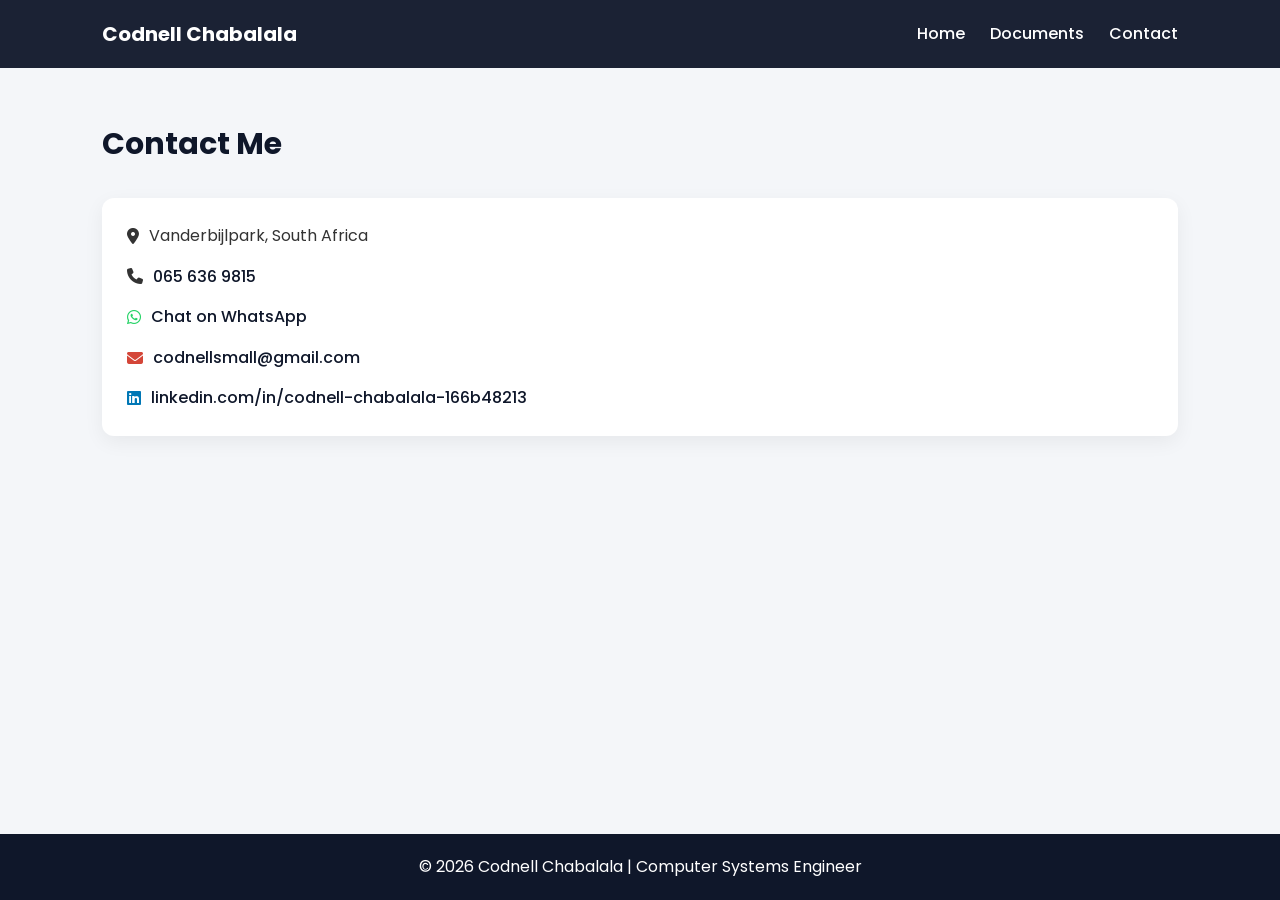
==== contact.html @ a5fb6d90 "Add files via upload" ====
<!DOCTYPE html>
<html lang="en">
<head>
<meta charset="UTF-8">
<title>Codnell Chabalala | Contact</title>
<meta name="viewport" content="width=device-width, initial-scale=1.0">

<link href="https://fonts.googleapis.com/css2?family=Poppins:wght@300;400;600;700&display=swap" rel="stylesheet">
<link rel="stylesheet" href="https://cdnjs.cloudflare.com/ajax/libs/font-awesome/6.5.0/css/all.min.css">

<style>
/* ================= GLOBAL ================= */
*{
    margin:0;
    padding:0;
    box-sizing:border-box;
    font-family:'Poppins',sans-serif;
    scroll-behavior:smooth;
}

html, body{
    min-height:100%;
    display:flex;
    flex-direction:column;
}

body{
    background:#f4f6f9;
    color:#333;
    line-height:1.6;
    flex:1;
}

/* ================= NAVBAR ================= */
header{
    position:fixed;
    top:0;
    width:100%;
    background:rgba(15,23,42,0.95);
    backdrop-filter:blur(12px);
    padding:18px 8%;
    display:flex;
    justify-content:space-between;
    align-items:center;
    z-index:1000;
}

header h1{
    color:white;
    font-size:20px;
}

nav{
    display:flex;
    gap:25px;
}

nav a{
    color:white;
    text-decoration:none;
    font-weight:500;
    position:relative;
}

nav a::after{
    content:'';
    position:absolute;
    width:0%;
    height:2px;
    background:#38bdf8;
    left:0;
    bottom:-5px;
    transition:0.3s;
}

nav a:hover::after{
    width:100%;
}

.menu-toggle{
    display:none;
    font-size:24px;
    color:white;
    cursor:pointer;
}

/* ================= CONTACT ================= */
section{
    padding:120px 8% 70px 8%;
    flex:1;
}

h3{
    margin-bottom:30px;
    font-size:30px;
    color:#0f172a;
}

.contact-card{
    background:white;
    padding:25px;
    border-radius:12px;
    box-shadow:0 6px 20px rgba(0,0,0,0.06);
    display:flex;
    flex-direction:column;
    gap:15px;
}

.contact-card p{
    display:flex;
    align-items:center;
    gap:10px;
    font-size:16px;
}

.contact-card a{
    color:#0f172a;
    text-decoration:none;
    font-weight:500;
}

.contact-card a:hover{
    color:#38bdf8;
}

/* ================= FOOTER ================= */
footer{
    background:#0f172a;
    color:white;
    text-align:center;
    padding:20px;
    margin-top:auto;
}

/* ================= RESPONSIVE ================= */
@media(max-width:900px){
    nav{
        position:fixed;
        top:70px;
        right:0;
        background:#0f172a;
        flex-direction:column;
        width:220px;
        padding:20px;
        display:none;
        height:calc(100% - 70px);
        overflow-y:auto;
        transition:0.3s;
    }
    nav.active{
        display:flex;
    }
    .menu-toggle{
        display:block;
    }
}

@media(max-width:600px){
    section{
        padding:140px 5% 50px 5%;
    }
    h3{
        font-size:26px;
    }
}
</style>
</head>

<body>

<header>
<h1>Codnell Chabalala</h1>
<i class="fas fa-bars menu-toggle" onclick="toggleMenu()"></i>

<nav id="nav-links">
<a href="index.html">Home</a>
<a href="documents.html">Documents</a>
<a href="#contact">Contact</a>
</nav>
</header>

<section id="contact">
<h3>Contact Me</h3>

<div class="contact-card">
    <p><i class="fas fa-map-marker-alt"></i> Vanderbijlpark, South Africa</p>
    <p><i class="fas fa-phone"></i> <a href="tel:+27656369815">065 636 9815</a></p>
    <p><i class="fab fa-whatsapp" style="color:#25D366;"></i> <a href="https://wa.me/27656369815" target="_blank">Chat on WhatsApp</a></p>
    <p><i class="fas fa-envelope" style="color:#D44638;"></i> <a href="mailto:codnellsmall@gmail.com">codnellsmall@gmail.com</a></p>
    <p><i class="fab fa-linkedin" style="color:#0077B5;"></i> <a href="https://linkedin.com/in/codnell-chabalala-166b48213" target="_blank">linkedin.com/in/codnell-chabalala-166b48213</a></p>
</div>

</section>

<footer>
<p>© 2026 Codnell Chabalala | Computer Systems Engineer</p>
</footer>

<script>
function toggleMenu(){
    document.getElementById("nav-links").classList.toggle("active");
}
</script>

</body>
</html>
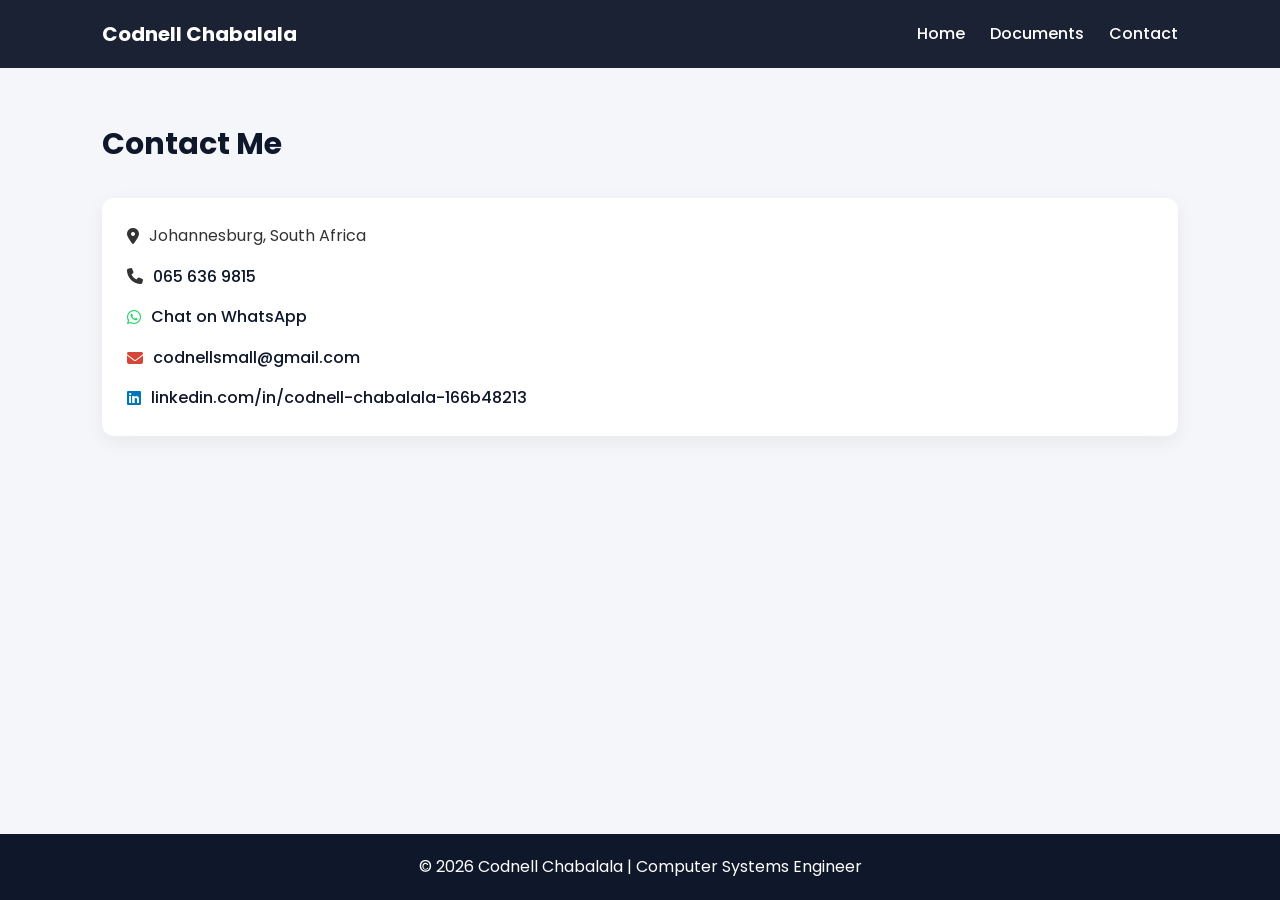
==== commit 68776e96: "Update contact.html" ====
--- a/contact.html
+++ b/contact.html
@@ -183,7 +183,7 @@
 <h3>Contact Me</h3>
 
 <div class="contact-card">
-    <p><i class="fas fa-map-marker-alt"></i> Vanderbijlpark, South Africa</p>
+    <p><i class="fas fa-map-marker-alt"></i> Johannesburg, South Africa</p>
     <p><i class="fas fa-phone"></i> <a href="tel:+27656369815">065 636 9815</a></p>
     <p><i class="fab fa-whatsapp" style="color:#25D366;"></i> <a href="https://wa.me/27656369815" target="_blank">Chat on WhatsApp</a></p>
     <p><i class="fas fa-envelope" style="color:#D44638;"></i> <a href="mailto:codnellsmall@gmail.com">codnellsmall@gmail.com</a></p>
@@ -203,4 +203,5 @@
 </script>
 
 </body>
-</html>+
+</html>
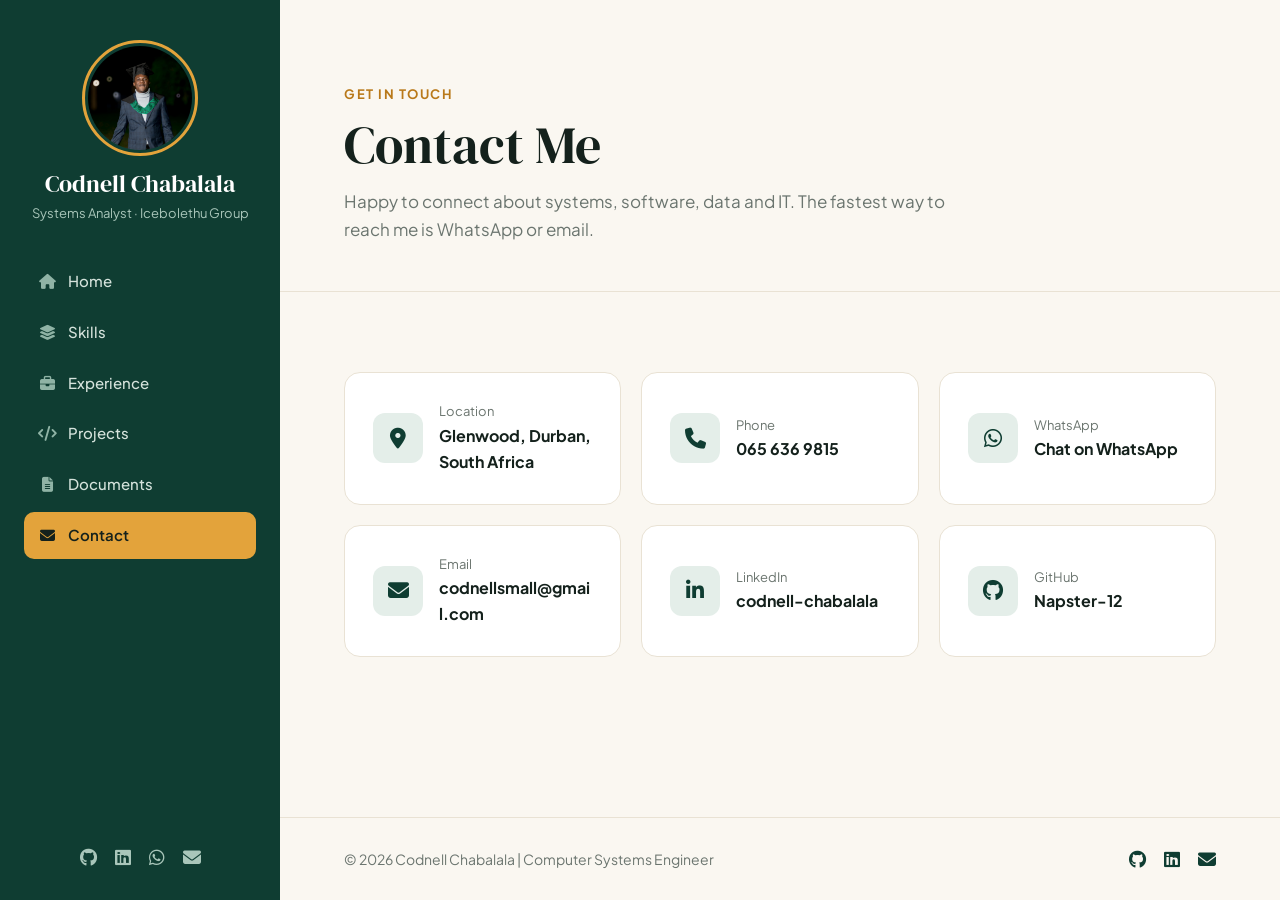
==== commit 3ca8a2af: "Redesign portfolio, add Icebolethu role, rewrite CV - New forest/amber design with sidebar layout; s" ====
--- a/contact.html
+++ b/contact.html
@@ -1,207 +1,97 @@
-<!DOCTYPE html>
-<html lang="en">
-<head>
-<meta charset="UTF-8">
-<title>Codnell Chabalala | Contact</title>
-<meta name="viewport" content="width=device-width, initial-scale=1.0">
-
-<link href="https://fonts.googleapis.com/css2?family=Poppins:wght@300;400;600;700&display=swap" rel="stylesheet">
-<link rel="stylesheet" href="https://cdnjs.cloudflare.com/ajax/libs/font-awesome/6.5.0/css/all.min.css">
-
-<style>
-/* ================= GLOBAL ================= */
-*{
-    margin:0;
-    padding:0;
-    box-sizing:border-box;
-    font-family:'Poppins',sans-serif;
-    scroll-behavior:smooth;
-}
-
-html, body{
-    min-height:100%;
-    display:flex;
-    flex-direction:column;
-}
-
-body{
-    background:#f4f6f9;
-    color:#333;
-    line-height:1.6;
-    flex:1;
-}
-
-/* ================= NAVBAR ================= */
-header{
-    position:fixed;
-    top:0;
-    width:100%;
-    background:rgba(15,23,42,0.95);
-    backdrop-filter:blur(12px);
-    padding:18px 8%;
-    display:flex;
-    justify-content:space-between;
-    align-items:center;
-    z-index:1000;
-}
-
-header h1{
-    color:white;
-    font-size:20px;
-}
-
-nav{
-    display:flex;
-    gap:25px;
-}
-
-nav a{
-    color:white;
-    text-decoration:none;
-    font-weight:500;
-    position:relative;
-}
-
-nav a::after{
-    content:'';
-    position:absolute;
-    width:0%;
-    height:2px;
-    background:#38bdf8;
-    left:0;
-    bottom:-5px;
-    transition:0.3s;
-}
-
-nav a:hover::after{
-    width:100%;
-}
-
-.menu-toggle{
-    display:none;
-    font-size:24px;
-    color:white;
-    cursor:pointer;
-}
-
-/* ================= CONTACT ================= */
-section{
-    padding:120px 8% 70px 8%;
-    flex:1;
-}
-
-h3{
-    margin-bottom:30px;
-    font-size:30px;
-    color:#0f172a;
-}
-
-.contact-card{
-    background:white;
-    padding:25px;
-    border-radius:12px;
-    box-shadow:0 6px 20px rgba(0,0,0,0.06);
-    display:flex;
-    flex-direction:column;
-    gap:15px;
-}
-
-.contact-card p{
-    display:flex;
-    align-items:center;
-    gap:10px;
-    font-size:16px;
-}
-
-.contact-card a{
-    color:#0f172a;
-    text-decoration:none;
-    font-weight:500;
-}
-
-.contact-card a:hover{
-    color:#38bdf8;
-}
-
-/* ================= FOOTER ================= */
-footer{
-    background:#0f172a;
-    color:white;
-    text-align:center;
-    padding:20px;
-    margin-top:auto;
-}
-
-/* ================= RESPONSIVE ================= */
-@media(max-width:900px){
-    nav{
-        position:fixed;
-        top:70px;
-        right:0;
-        background:#0f172a;
-        flex-direction:column;
-        width:220px;
-        padding:20px;
-        display:none;
-        height:calc(100% - 70px);
-        overflow-y:auto;
-        transition:0.3s;
-    }
-    nav.active{
-        display:flex;
-    }
-    .menu-toggle{
-        display:block;
-    }
-}
-
-@media(max-width:600px){
-    section{
-        padding:140px 5% 50px 5%;
-    }
-    h3{
-        font-size:26px;
-    }
-}
-</style>
-</head>
-
-<body>
-
-<header>
-<h1>Codnell Chabalala</h1>
-<i class="fas fa-bars menu-toggle" onclick="toggleMenu()"></i>
-
-<nav id="nav-links">
-<a href="index.html">Home</a>
-<a href="documents.html">Documents</a>
-<a href="#contact">Contact</a>
-</nav>
-</header>
-
-<section id="contact">
-<h3>Contact Me</h3>
-
-<div class="contact-card">
-    <p><i class="fas fa-map-marker-alt"></i> Johannesburg, South Africa</p>
-    <p><i class="fas fa-phone"></i> <a href="tel:+27656369815">065 636 9815</a></p>
-    <p><i class="fab fa-whatsapp" style="color:#25D366;"></i> <a href="https://wa.me/27656369815" target="_blank">Chat on WhatsApp</a></p>
-    <p><i class="fas fa-envelope" style="color:#D44638;"></i> <a href="mailto:codnellsmall@gmail.com">codnellsmall@gmail.com</a></p>
-    <p><i class="fab fa-linkedin" style="color:#0077B5;"></i> <a href="https://linkedin.com/in/codnell-chabalala-166b48213" target="_blank">linkedin.com/in/codnell-chabalala-166b48213</a></p>
-</div>
-
-</section>
-
-<footer>
-<p>© 2026 Codnell Chabalala | Computer Systems Engineer</p>
-</footer>
-
-<script>
-function toggleMenu(){
-    document.getElementById("nav-links").classList.toggle("active");
-}
-</script>
-
-</body>
-
-</html>
+<!DOCTYPE html>
+<html lang="en">
+<head>
+<meta charset="UTF-8">
+<meta name="viewport" content="width=device-width, initial-scale=1.0">
+<title>Codnell Chabalala | Contact</title>
+<meta name="description" content="Get in touch with Codnell Chabalala.">
+
+<link href="https://fonts.googleapis.com/css2?family=DM+Serif+Display&family=Plus+Jakarta+Sans:wght@400;500;600;700&display=swap" rel="stylesheet">
+<link rel="stylesheet" href="https://cdnjs.cloudflare.com/ajax/libs/font-awesome/6.5.0/css/all.min.css">
+<link rel="stylesheet" href="css/style.css">
+</head>
+
+<body>
+
+<aside class="sidebar">
+    <div class="sidebar-top">
+        <a href="index.html" class="brand">
+            <img src="images/Codnell.jpg" alt="Codnell Chabalala" class="avatar">
+            <span><strong>Codnell Chabalala</strong><small>Systems Analyst · Icebolethu Group</small></span>
+        </a>
+        <button class="menu-toggle" aria-label="Toggle menu" aria-expanded="false" aria-controls="nav-links"><i class="fas fa-bars"></i></button>
+    </div>
+    <nav id="nav-links">
+        <a href="index.html"><i class="fas fa-house"></i> Home</a>
+        <a href="skills.html"><i class="fas fa-layer-group"></i> Skills</a>
+        <a href="index.html#experience"><i class="fas fa-briefcase"></i> Experience</a>
+        <a href="projects.html"><i class="fas fa-code"></i> Projects</a>
+        <a href="documents.html"><i class="fas fa-file-lines"></i> Documents</a>
+        <a href="contact.html" class="active"><i class="fas fa-envelope"></i> Contact</a>
+    </nav>
+    <div class="sidebar-socials">
+        <a href="https://github.com/Napster-12" target="_blank" rel="noopener" aria-label="GitHub"><i class="fab fa-github"></i></a>
+        <a href="https://linkedin.com/in/codnell-chabalala-166b48213" target="_blank" rel="noopener" aria-label="LinkedIn"><i class="fab fa-linkedin"></i></a>
+        <a href="https://wa.me/27656369815" target="_blank" rel="noopener" aria-label="WhatsApp"><i class="fab fa-whatsapp"></i></a>
+        <a href="mailto:codnellsmall@gmail.com" aria-label="Email"><i class="fas fa-envelope"></i></a>
+    </div>
+</aside>
+
+<main>
+
+<div class="page-hero">
+    <span class="eyebrow">Get in touch</span>
+    <h1>Contact Me</h1>
+    <p>Happy to connect about systems, software, data and IT. The fastest way to reach me is WhatsApp or email.</p>
+</div>
+
+<section id="contact">
+    <div class="container contact-grid">
+
+        <div class="card contact-item">
+            <span class="icon"><i class="fas fa-map-marker-alt"></i></span>
+            <span><span class="label">Location</span><span class="value">Glenwood, Durban, South Africa</span></span>
+        </div>
+
+        <a href="tel:+27656369815" class="card contact-item">
+            <span class="icon"><i class="fas fa-phone"></i></span>
+            <span><span class="label">Phone</span><span class="value">065 636 9815</span></span>
+        </a>
+
+        <a href="https://wa.me/27656369815" target="_blank" rel="noopener" class="card contact-item">
+            <span class="icon whatsapp"><i class="fab fa-whatsapp"></i></span>
+            <span><span class="label">WhatsApp</span><span class="value">Chat on WhatsApp</span></span>
+        </a>
+
+        <a href="mailto:codnellsmall@gmail.com" class="card contact-item">
+            <span class="icon email"><i class="fas fa-envelope"></i></span>
+            <span><span class="label">Email</span><span class="value">codnellsmall@gmail.com</span></span>
+        </a>
+
+        <a href="https://linkedin.com/in/codnell-chabalala-166b48213" target="_blank" rel="noopener" class="card contact-item">
+            <span class="icon linkedin"><i class="fab fa-linkedin-in"></i></span>
+            <span><span class="label">LinkedIn</span><span class="value">codnell-chabalala</span></span>
+        </a>
+
+        <a href="https://github.com/Napster-12" target="_blank" rel="noopener" class="card contact-item">
+            <span class="icon github"><i class="fab fa-github"></i></span>
+            <span><span class="label">GitHub</span><span class="value">Napster-12</span></span>
+        </a>
+
+    </div>
+</section>
+
+</main>
+
+<footer>
+    <p>© <span class="year">2026</span> Codnell Chabalala | Computer Systems Engineer</p>
+    <div class="footer-links">
+        <a href="https://github.com/Napster-12" target="_blank" rel="noopener" aria-label="GitHub"><i class="fab fa-github"></i></a>
+        <a href="https://linkedin.com/in/codnell-chabalala-166b48213" target="_blank" rel="noopener" aria-label="LinkedIn"><i class="fab fa-linkedin"></i></a>
+        <a href="mailto:codnellsmall@gmail.com" aria-label="Email"><i class="fas fa-envelope"></i></a>
+    </div>
+</footer>
+
+<script src="js/main.js"></script>
+</body>
+</html>
--- a/css/style.css
+++ b/css/style.css
@@ -0,0 +1,966 @@
+/* ================= TOKENS ================= */
+:root{
+    --forest:#0f3d32;
+    --forest-2:#16503f;
+    --forest-soft:#e4eee9;
+    --amber:#e3a33b;
+    --amber-dark:#b9791a;
+    --cream:#faf7f1;
+    --cream-2:#f3eee4;
+    --surface:#ffffff;
+    --line:#e9e2d4;
+    --ink:#14211c;
+    --text:#3b4541;
+    --muted:#6b756f;
+    --tag:#f1ebdf;
+    --radius:16px;
+    --shadow-hover:0 16px 34px rgba(15,61,50,0.10);
+    --sidebar-w:280px;
+    --header-h:64px;
+    --gutter:clamp(16px,5vw,72px);
+    --max:1100px;
+    --serif:'DM Serif Display',Georgia,serif;
+    --sans:'Plus Jakarta Sans',system-ui,sans-serif;
+}
+
+/* ================= GLOBAL ================= */
+*{
+    margin:0;
+    padding:0;
+    box-sizing:border-box;
+}
+
+html{
+    scroll-behavior:smooth;
+    scroll-padding-top:24px;
+}
+
+body{
+    font-family:var(--sans);
+    background:var(--cream);
+    color:var(--text);
+    line-height:1.65;
+    min-height:100vh;
+    display:flex;
+    flex-direction:column;
+    padding-left:var(--sidebar-w);
+}
+
+main{
+    flex:1;
+}
+
+img{
+    max-width:100%;
+    display:block;
+}
+
+a{
+    color:inherit;
+}
+
+h1, h2, h3{
+    font-family:var(--serif);
+    font-weight:400;
+    color:var(--ink);
+    line-height:1.15;
+}
+
+.container{
+    width:100%;
+    max-width:var(--max);
+    margin:0 auto;
+}
+
+/* ================= SIDEBAR ================= */
+.sidebar{
+    position:fixed;
+    top:0;
+    left:0;
+    bottom:0;
+    width:var(--sidebar-w);
+    background:var(--forest);
+    color:var(--cream);
+    display:flex;
+    flex-direction:column;
+    gap:34px;
+    padding:40px 24px 28px;
+    overflow-y:auto;
+    z-index:1000;
+}
+
+.sidebar-top{
+    display:flex;
+    justify-content:center;
+    align-items:center;
+}
+
+.brand{
+    display:flex;
+    flex-direction:column;
+    align-items:center;
+    text-align:center;
+    gap:14px;
+    text-decoration:none;
+    color:#fff;
+}
+
+.avatar{
+    width:116px;
+    height:116px;
+    border-radius:50%;
+    object-fit:cover;
+    object-position:center 18%;
+    border:3px solid var(--amber);
+    padding:3px;
+    background:var(--forest);
+}
+
+.brand strong{
+    display:block;
+    font-family:var(--serif);
+    font-weight:400;
+    font-size:24px;
+    line-height:1.2;
+}
+
+.brand small{
+    display:block;
+    color:#a9c6ba;
+    font-size:13px;
+    margin-top:4px;
+}
+
+nav{
+    display:flex;
+    flex-direction:column;
+    gap:4px;
+}
+
+nav a{
+    display:flex;
+    align-items:center;
+    gap:12px;
+    padding:11px 14px;
+    border-radius:10px;
+    color:#d5e3dc;
+    text-decoration:none;
+    font-weight:500;
+    font-size:15px;
+    transition:background .25s, color .25s;
+}
+
+nav a i{
+    width:18px;
+    text-align:center;
+    color:#8fb3a5;
+    transition:color .25s;
+}
+
+nav a:hover{
+    background:rgba(255,255,255,0.07);
+    color:#fff;
+}
+
+nav a.active{
+    background:var(--amber);
+    color:var(--ink);
+    font-weight:600;
+}
+
+nav a.active i{
+    color:var(--ink);
+}
+
+.sidebar-socials{
+    margin-top:auto;
+    display:flex;
+    justify-content:center;
+    gap:18px;
+    font-size:18px;
+}
+
+.sidebar-socials a{
+    color:#a9c6ba;
+    transition:color .25s;
+}
+
+.sidebar-socials a:hover{
+    color:var(--amber);
+}
+
+.menu-toggle{
+    display:none;
+    background:none;
+    border:none;
+    font-size:22px;
+    color:#fff;
+    cursor:pointer;
+}
+
+/* ================= SECTIONS ================= */
+section{
+    padding:80px var(--gutter);
+}
+
+.section-alt{
+    background:var(--cream-2);
+}
+
+.section-title{
+    font-size:36px;
+    margin-bottom:36px;
+}
+
+.section-title::after{
+    content:"";
+    display:block;
+    width:48px;
+    height:4px;
+    border-radius:2px;
+    background:var(--amber);
+    margin-top:12px;
+}
+
+/* ================= PAGE HEADER (inner pages) ================= */
+.page-hero{
+    padding:80px var(--gutter) 48px;
+    border-bottom:1px solid var(--line);
+}
+
+.eyebrow{
+    display:inline-block;
+    color:var(--amber-dark);
+    font-weight:700;
+    font-size:13px;
+    letter-spacing:1.5px;
+    text-transform:uppercase;
+    margin-bottom:10px;
+}
+
+.page-hero h1{
+    font-size:52px;
+    margin-bottom:12px;
+}
+
+.page-hero p{
+    color:var(--muted);
+    max-width:640px;
+    font-size:17px;
+}
+
+/* ================= BUTTONS ================= */
+.btn{
+    display:inline-flex;
+    align-items:center;
+    gap:8px;
+    padding:13px 28px;
+    background:var(--forest);
+    color:var(--cream);
+    text-decoration:none;
+    border-radius:12px;
+    font-weight:600;
+    border:2px solid var(--forest);
+    transition:transform .25s, background .25s, color .25s, border-color .25s;
+}
+
+.btn:hover{
+    background:var(--forest-2);
+    border-color:var(--forest-2);
+    transform:translateY(-2px);
+}
+
+.btn-outline{
+    background:transparent;
+    color:var(--forest);
+}
+
+.btn-outline:hover{
+    background:var(--forest);
+    color:var(--cream);
+}
+
+.button-group{
+    display:flex;
+    flex-wrap:wrap;
+    gap:14px;
+}
+
+/* ================= HERO (home) ================= */
+.hero{
+    display:grid;
+    grid-template-columns:1.3fr 1fr;
+    align-items:center;
+    gap:64px;
+    padding:96px var(--gutter) 88px;
+    min-height:min(100vh, 760px);
+    max-width:calc(var(--max) + 2 * var(--gutter));
+    margin:0 auto;
+    width:100%;
+}
+
+.status{
+    display:inline-flex;
+    align-items:center;
+    gap:10px;
+    background:var(--forest-soft);
+    color:var(--forest);
+    font-weight:600;
+    font-size:14px;
+    padding:7px 14px;
+    border-radius:30px;
+    margin-bottom:24px;
+}
+
+.status .dot{
+    width:9px;
+    height:9px;
+    border-radius:50%;
+    background:#22a06b;
+    box-shadow:0 0 0 0 rgba(34,160,107,0.6);
+    animation:pulse 2s infinite;
+}
+
+@keyframes pulse{
+    70%{ box-shadow:0 0 0 9px rgba(34,160,107,0); }
+    100%{ box-shadow:0 0 0 0 rgba(34,160,107,0); }
+}
+
+.hero h1{
+    font-size:60px;
+    margin-bottom:10px;
+}
+
+.hero .typed{
+    font-size:24px;
+    font-weight:700;
+    color:var(--amber-dark);
+    min-height:1.5em;
+    margin-bottom:22px;
+}
+
+.hero .typed::after{
+    content:"|";
+    margin-left:3px;
+    font-weight:400;
+    color:var(--forest);
+    animation:blink 1s infinite;
+}
+
+@keyframes blink{
+    50%{ opacity:0; }
+}
+
+.hero .lead{
+    color:var(--muted);
+    font-size:17px;
+    max-width:560px;
+    margin-bottom:34px;
+}
+
+/* ================= PHOTO SLIDESHOW ================= */
+.hero-photo{
+    position:relative;
+    justify-self:center;
+    width:100%;
+    max-width:340px;
+}
+
+.hero-photo::before{
+    content:"";
+    position:absolute;
+    inset:0;
+    transform:translate(18px,18px);
+    border-radius:24px;
+    background:var(--amber);
+}
+
+.slideshow{
+    position:relative;
+    aspect-ratio:3/4;
+    border-radius:24px;
+    overflow:hidden;
+    background:var(--forest);
+}
+
+.slide{
+    position:absolute;
+    inset:0;
+    width:100%;
+    height:100%;
+    object-fit:cover;
+    object-position:center top;
+    opacity:0;
+    transition:opacity .8s ease-in-out;
+}
+
+.slide.active{
+    opacity:1;
+}
+
+.slide-btn{
+    position:absolute;
+    bottom:14px;
+    background:rgba(250,247,241,0.9);
+    color:var(--forest);
+    border:none;
+    width:38px;
+    height:38px;
+    cursor:pointer;
+    font-size:14px;
+    border-radius:50%;
+    z-index:2;
+    transition:background .25s;
+}
+
+.slide-btn:hover{
+    background:var(--amber);
+}
+
+.prev{ right:60px; }
+.next{ right:14px; }
+
+/* ================= CARDS ================= */
+.card{
+    background:var(--surface);
+    padding:28px;
+    border-radius:var(--radius);
+    border:1px solid var(--line);
+    transition:transform .3s ease, box-shadow .3s ease, border-color .3s ease;
+}
+
+.card:hover{
+    transform:translateY(-3px);
+    border-color:var(--amber);
+    box-shadow:var(--shadow-hover);
+}
+
+.card h4{
+    display:flex;
+    align-items:center;
+    gap:10px;
+    font-size:17px;
+    font-weight:700;
+    color:var(--ink);
+}
+
+.card h4 i{
+    color:var(--amber-dark);
+}
+
+.card p + p{
+    margin-top:12px;
+}
+
+.grid{
+    display:grid;
+    grid-template-columns:repeat(auto-fit,minmax(270px,1fr));
+    gap:20px;
+}
+
+/* ================= ABOUT ================= */
+.about-grid{
+    display:grid;
+    grid-template-columns:1.7fr 1fr;
+    gap:20px;
+}
+
+.quick-facts{
+    list-style:none;
+    display:flex;
+    flex-direction:column;
+    gap:16px;
+}
+
+.quick-facts li{
+    display:flex;
+    gap:12px;
+    align-items:center;
+}
+
+.quick-facts i{
+    color:var(--forest);
+    background:var(--forest-soft);
+    width:32px;
+    height:32px;
+    border-radius:8px;
+    display:grid;
+    place-items:center;
+    flex-shrink:0;
+    font-size:14px;
+}
+
+/* ================= SKILL TAGS ================= */
+.skill-tags{
+    display:flex;
+    flex-wrap:wrap;
+    gap:8px;
+    margin-top:16px;
+}
+
+.skill-tags span{
+    background:var(--tag);
+    padding:6px 13px;
+    border-radius:8px;
+    font-size:14px;
+    display:inline-flex;
+    align-items:center;
+    gap:6px;
+    transition:background .25s, color .25s;
+}
+
+.skill-tags span:hover{
+    background:var(--forest);
+    color:var(--cream);
+}
+
+.link-arrow{
+    display:inline-flex;
+    align-items:center;
+    gap:8px;
+    margin-top:28px;
+    color:var(--forest);
+    font-weight:700;
+    text-decoration:none;
+}
+
+.link-arrow i{
+    transition:transform .25s;
+}
+
+.link-arrow:hover i{
+    transform:translateX(4px);
+}
+
+/* ================= EXPERIENCE TIMELINE ================= */
+.timeline{
+    position:relative;
+    padding-left:36px;
+    display:flex;
+    flex-direction:column;
+    gap:22px;
+}
+
+.timeline::before{
+    content:"";
+    position:absolute;
+    left:9px;
+    top:8px;
+    bottom:8px;
+    width:2px;
+    background:var(--line);
+}
+
+.timeline-item{
+    position:relative;
+}
+
+.timeline-item::before{
+    content:"";
+    position:absolute;
+    left:-34px;
+    top:32px;
+    width:16px;
+    height:16px;
+    border-radius:50%;
+    background:var(--cream);
+    border:3px solid var(--amber);
+}
+
+.timeline-item.current::before{
+    background:var(--forest);
+    border-color:var(--forest);
+    box-shadow:0 0 0 4px var(--forest-soft);
+}
+
+.timeline-item.current{
+    border-color:var(--forest);
+}
+
+.job-head{
+    display:flex;
+    flex-wrap:wrap;
+    justify-content:space-between;
+    align-items:flex-start;
+    gap:8px 16px;
+}
+
+.job-title{
+    font-size:18px;
+    font-weight:700;
+    color:var(--ink);
+}
+
+.job-company{
+    color:var(--forest);
+    font-weight:600;
+}
+
+.badge{
+    display:inline-flex;
+    align-items:center;
+    gap:6px;
+    background:var(--forest);
+    color:var(--cream);
+    font-size:12px;
+    font-weight:700;
+    letter-spacing:.5px;
+    text-transform:uppercase;
+    padding:4px 10px;
+    border-radius:6px;
+}
+
+.job-meta{
+    display:flex;
+    flex-wrap:wrap;
+    gap:6px 18px;
+    color:var(--muted);
+    font-size:14px;
+    margin:6px 0 14px;
+}
+
+.job-meta i{
+    color:var(--amber-dark);
+    margin-right:5px;
+}
+
+.job-summary{
+    margin-bottom:12px;
+}
+
+.card ul{
+    padding-left:20px;
+}
+
+.card li::marker{
+    color:var(--amber-dark);
+}
+
+.card li + li{
+    margin-top:6px;
+}
+
+/* ================= REFERENCES ================= */
+.reference-item p{
+    margin-top:6px;
+}
+
+.reference-item .role{
+    color:var(--muted);
+    font-size:14px;
+    margin-bottom:10px;
+}
+
+.reference-item a{
+    color:var(--ink);
+    text-decoration:none;
+    font-weight:500;
+    word-break:break-word;
+}
+
+.reference-item a:hover{
+    color:var(--amber-dark);
+}
+
+.reference-item i{
+    width:18px;
+    color:var(--forest);
+}
+
+/* ================= CTA ================= */
+.cta{
+    background:var(--forest);
+    color:var(--cream);
+    text-align:center;
+}
+
+.cta h2{
+    color:#fff;
+    font-size:40px;
+    margin-bottom:12px;
+}
+
+.cta p{
+    color:#bcd3c9;
+    margin:0 auto 30px;
+    max-width:560px;
+}
+
+.cta .button-group{
+    justify-content:center;
+}
+
+.cta .btn{
+    background:var(--amber);
+    border-color:var(--amber);
+    color:var(--ink);
+}
+
+.cta .btn:hover{
+    background:#efb757;
+    border-color:#efb757;
+}
+
+.cta .btn-outline{
+    background:transparent;
+    border-color:var(--cream);
+    color:var(--cream);
+}
+
+.cta .btn-outline:hover{
+    background:var(--cream);
+    border-color:var(--cream);
+    color:var(--forest);
+}
+
+/* ================= CONTACT & DOCUMENTS ================= */
+.contact-grid{
+    display:grid;
+    grid-template-columns:repeat(auto-fit,minmax(250px,1fr));
+    gap:20px;
+}
+
+.contact-item,
+.doc-card{
+    display:flex;
+    align-items:center;
+    gap:16px;
+    text-decoration:none;
+    color:var(--text);
+}
+
+.contact-item .icon,
+.doc-card .icon{
+    flex-shrink:0;
+    width:50px;
+    height:50px;
+    border-radius:12px;
+    display:grid;
+    place-items:center;
+    font-size:21px;
+    background:var(--forest-soft);
+    color:var(--forest);
+    transition:background .25s, color .25s;
+}
+
+.contact-item:hover .icon,
+.doc-card:hover .icon{
+    background:var(--forest);
+    color:var(--amber);
+}
+
+.contact-item .label,
+.doc-card .doc-type{
+    display:block;
+    font-size:13px;
+    color:var(--muted);
+}
+
+.contact-item .value,
+.doc-card .doc-name{
+    display:block;
+    font-weight:700;
+    color:var(--ink);
+    word-break:break-word;
+}
+
+.doc-card .doc-action{
+    margin-left:auto;
+    color:var(--muted);
+    transition:color .25s;
+}
+
+.doc-card:hover .doc-action{
+    color:var(--amber-dark);
+}
+
+.doc-group + .doc-group{
+    margin-top:64px;
+}
+
+/* ================= PROJECTS ================= */
+.project-grid{
+    display:grid;
+    grid-template-columns:repeat(auto-fill,minmax(320px,1fr));
+    gap:20px;
+}
+
+.project-top{
+    display:flex;
+    justify-content:space-between;
+    align-items:center;
+    margin-bottom:18px;
+}
+
+.project-item .icon{
+    width:48px;
+    height:48px;
+    border-radius:12px;
+    display:grid;
+    place-items:center;
+    font-size:20px;
+    background:var(--forest-soft);
+    color:var(--forest);
+    transition:background .25s, color .25s;
+}
+
+.project-item:hover .icon{
+    background:var(--forest);
+    color:var(--amber);
+}
+
+.project-num{
+    font-family:var(--serif);
+    color:var(--line);
+    font-size:34px;
+    line-height:1;
+}
+
+.project-item h3{
+    font-size:24px;
+    margin-bottom:4px;
+}
+
+.project-org{
+    color:var(--amber-dark);
+    font-weight:600;
+    font-size:14px;
+    margin-bottom:12px;
+}
+
+/* ================= FOOTER ================= */
+footer{
+    border-top:1px solid var(--line);
+    color:var(--muted);
+    padding:26px var(--gutter);
+    display:flex;
+    flex-wrap:wrap;
+    justify-content:space-between;
+    align-items:center;
+    gap:12px;
+    font-size:14px;
+}
+
+.footer-links{
+    display:flex;
+    gap:18px;
+    font-size:18px;
+}
+
+.footer-links a{
+    color:var(--forest);
+    transition:color .25s;
+}
+
+.footer-links a:hover{
+    color:var(--amber-dark);
+}
+
+/* ================= SCROLL REVEAL ================= */
+.reveal{
+    opacity:0;
+    translate:0 24px;
+    transition:opacity .6s ease, translate .6s ease, transform .3s ease, box-shadow .3s ease, border-color .3s ease;
+}
+
+.reveal.show{
+    opacity:1;
+    translate:0 0;
+}
+
+/* ================= RESPONSIVE ================= */
+@media(max-width:1024px){
+    html{ scroll-padding-top:calc(var(--header-h) + 16px); }
+
+    body{ padding-left:0; }
+
+    main{ padding-top:var(--header-h); }
+
+    .sidebar{
+        bottom:auto;
+        right:0;
+        width:auto;
+        height:var(--header-h);
+        padding:0 var(--gutter);
+        overflow:visible;
+        justify-content:center;
+    }
+
+    .sidebar-top{
+        justify-content:space-between;
+    }
+
+    .brand{
+        flex-direction:row;
+        text-align:left;
+        gap:10px;
+    }
+
+    .avatar{
+        width:40px;
+        height:40px;
+        border-width:2px;
+        padding:1px;
+    }
+
+    .brand strong{ font-size:18px; }
+    .brand small{ font-size:11px; margin-top:0; }
+
+    .menu-toggle{ display:block; }
+
+    nav{
+        display:none;
+        position:fixed;
+        top:var(--header-h);
+        left:0;
+        right:0;
+        background:var(--forest);
+        padding:10px var(--gutter) 22px;
+        border-top:1px solid rgba(255,255,255,0.08);
+        box-shadow:0 20px 30px rgba(0,0,0,0.2);
+    }
+
+    nav.open{ display:flex; }
+
+    .sidebar-socials{ display:none; }
+
+    .hero{
+        grid-template-columns:1fr;
+        gap:48px;
+        padding:56px var(--gutter) 64px;
+        min-height:auto;
+    }
+
+    .hero-photo{
+        max-width:280px;
+        order:-1;
+    }
+
+    .about-grid{ grid-template-columns:1fr; }
+}
+
+@media(max-width:600px){
+    section{ padding:56px var(--gutter); }
+    .page-hero{ padding:48px var(--gutter) 36px; }
+    .page-hero h1{ font-size:38px; }
+    .hero h1{ font-size:40px; }
+    .hero .typed{ font-size:20px; }
+    .hero-photo{ max-width:230px; }
+    .section-title{ font-size:30px; }
+    .cta h2{ font-size:32px; }
+    .card{ padding:20px; }
+    .project-grid{ grid-template-columns:1fr; }
+    .timeline{ padding-left:28px; }
+    .timeline::before{ left:6px; }
+    .timeline-item::before{ left:-29px; width:14px; height:14px; }
+    footer{ justify-content:center; text-align:center; }
+}
+
+@media(prefers-reduced-motion:reduce){
+    *, *::before, *::after{
+        animation:none !important;
+        transition:none !important;
+    }
+    html{ scroll-behavior:auto; }
+    .reveal{ opacity:1; translate:0 0; }
+}
